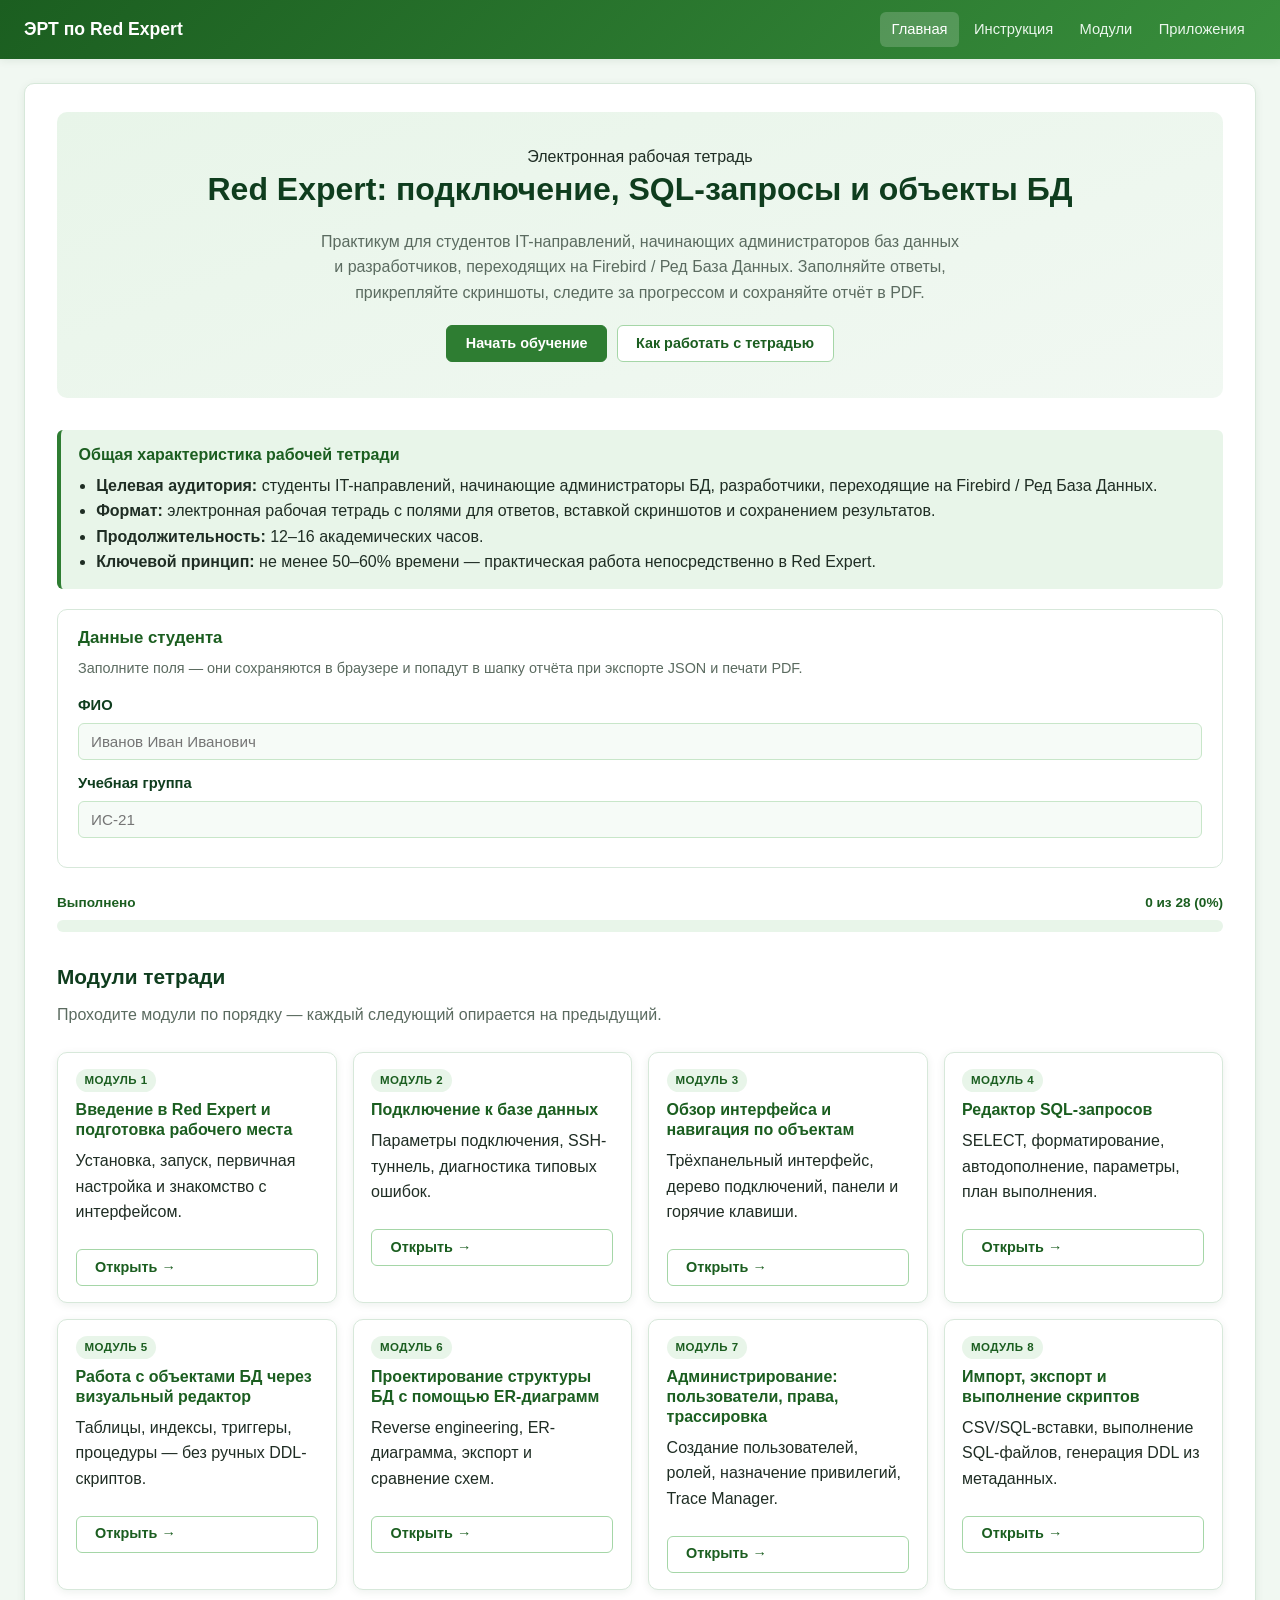
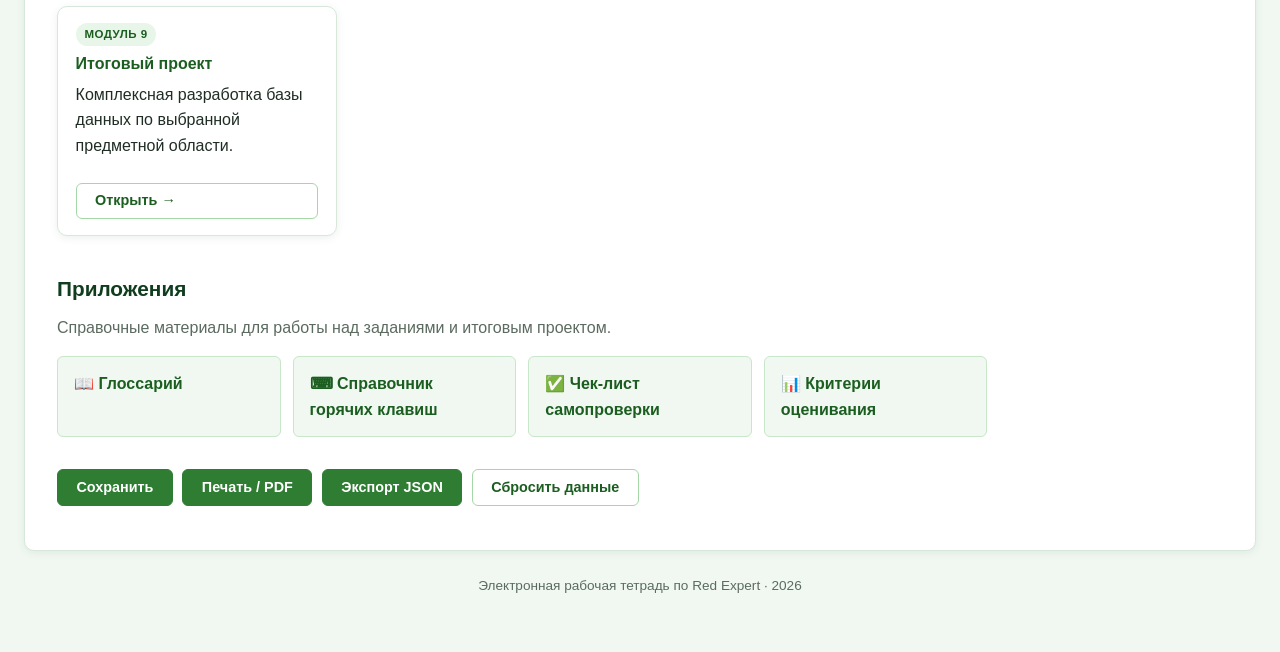
==== index.html @ f129b6f8 "Add files via upload" ====
<!doctype html>
<html lang="ru">
<head>
  <meta charset="utf-8">
  <meta name="viewport" content="width=device-width, initial-scale=1">
  <title>Электронная рабочая тетрадь — Red Expert</title>
  <meta name="description" content="Электронная рабочая тетрадь для освоения подключения к базе данных, SQL-запросов и работы с объектами БД в Red Expert.">
  <link rel="stylesheet" href="assets/css/style.css">

  <!-- Небольшая локальная доработка: текстовые поля «Данные студента».
       Основной style.css не трогаем — все остальные стили берутся из него. -->
  <style>
    .student-card input[type="text"] {
      display: block;
      width: 100%;
      margin-top: 0.35rem;
      padding: 0.55rem 0.75rem;
      font-family: var(--font);
      font-size: 0.95rem;
      color: var(--text);
      background: var(--bg-soft);
      border: 1px solid var(--green-200);
      border-radius: var(--radius-sm);
      transition: border-color var(--transition), background var(--transition);
    }
    .student-card input[type="text"]:focus {
      background: #fff;
      border-color: var(--green-600);
      outline: none;
      box-shadow: 0 0 0 3px rgba(76, 175, 80, 0.15);
    }
    .appendix-grid {
      display: grid;
      grid-template-columns: repeat(auto-fill, minmax(220px, 1fr));
      gap: 0.75rem;
      margin-top: 1rem;
    }
    .appendix-grid a {
      display: block;
      padding: 0.85rem 1rem;
      background: var(--green-50);
      border: 1px solid var(--green-200);
      border-radius: var(--radius-sm);
      font-weight: 600;
      color: var(--green-800);
      transition: background var(--transition), border-color var(--transition);
    }
    .appendix-grid a:hover {
      background: var(--green-100);
      border-color: var(--green-500);
      text-decoration: none;
    }
    .footer {
      text-align: center;
      padding: 1.5rem 1rem 2rem;
      font-size: 0.85rem;
      color: var(--text-muted);
    }
  </style>
</head>
<body>

  <!-- ================= Шапка ================= -->
  <header class="topbar">
    <a href="index.html" class="logo">ЭРТ по Red Expert</a>
    <nav>
      <a href="index.html" class="active">Главная</a>
      <a href="instructions.html">Инструкция</a>
      <a href="#modules">Модули</a>
      <a href="#appendices">Приложения</a>
    </nav>
  </header>

  <!-- ================= Контент ================= -->
  <div class="home-wrap" style="max-width: 1280px; margin: 0 auto; padding: 1.5rem;">
    <main>

      <!-- Hero -->
      <section class="hero">
        <span class="badge">Электронная рабочая тетрадь</span>
        <h1>Red Expert: подключение, SQL-запросы и объекты БД</h1>
        <p>
          Практикум для студентов IT-направлений, начинающих администраторов
          баз данных и разработчиков, переходящих на Firebird / Ред База Данных.
          Заполняйте ответы, прикрепляйте скриншоты, следите за прогрессом
          и сохраняйте отчёт в PDF.
        </p>
        <p style="margin-top: 1.25rem; display: flex; flex-wrap: wrap; gap: 0.6rem; justify-content: center;">
          <a class="btn" href="modules/module1.html">Начать обучение</a>
          <a class="btn secondary" href="instructions.html">Как работать с тетрадью</a>
        </p>
      </section>

      <!-- Характеристика -->
      <section class="goal">
        <h2>Общая характеристика рабочей тетради</h2>
        <ul style="margin: 0.5rem 0 0 1.1rem; padding: 0;">
          <li><strong>Целевая аудитория:</strong> студенты IT-направлений, начинающие администраторы БД, разработчики, переходящие на Firebird / Ред База Данных.</li>
          <li><strong>Формат:</strong> электронная рабочая тетрадь с полями для ответов, вставкой скриншотов и сохранением результатов.</li>
          <li><strong>Продолжительность:</strong> 12–16 академических часов.</li>
          <li><strong>Ключевой принцип:</strong> не менее 50–60% времени — практическая работа непосредственно в Red Expert.</li>
        </ul>
      </section>

      <!-- Данные студента -->
      <section class="task student-card" style="margin-bottom: 1.5rem;">
        <h2>Данные студента</h2>
        <p style="color: var(--text-muted); font-size: 0.9rem;">
          Заполните поля — они сохраняются в браузере и попадут в шапку отчёта
          при экспорте JSON и печати PDF.
        </p>
        <label>ФИО
          <input type="text" data-save="student_name" placeholder="Иванов Иван Иванович" autocomplete="name">
        </label>
        <label>Учебная группа
          <input type="text" data-save="student_group" placeholder="ИС-21" autocomplete="off">
        </label>
      </section>

      <!-- Общий прогресс -->
      <section class="progress" data-global-progress>
        <div class="progress-label">
          <span>Выполнено</span>
          <span>0 из 0 (0%)</span>
        </div>
        <div class="progress-track">
          <div class="progress-bar"></div>
        </div>
      </section>

      <!-- Модули -->
      <section id="modules" style="margin-top: 2rem;">
        <h2 style="font-size: 1.3rem;">Модули тетради</h2>
        <p style="color: var(--text-muted);">
          Проходите модули по порядку — каждый следующий опирается на предыдущий.
        </p>

        <div class="module-grid">
          <article class="module-card">
            <span class="badge">Модуль 1</span>
            <h3>Введение в Red Expert и подготовка рабочего места</h3>
            <p>Установка, запуск, первичная настройка и знакомство с интерфейсом.</p>
            <a class="btn secondary" href="modules/module1.html">Открыть →</a>
          </article>

          <article class="module-card">
            <span class="badge">Модуль 2</span>
            <h3>Подключение к базе данных</h3>
            <p>Параметры подключения, SSH-туннель, диагностика типовых ошибок.</p>
            <a class="btn secondary" href="modules/module2.html">Открыть →</a>
          </article>

          <article class="module-card">
            <span class="badge">Модуль 3</span>
            <h3>Обзор интерфейса и навигация по объектам</h3>
            <p>Трёхпанельный интерфейс, дерево подключений, панели и горячие клавиши.</p>
            <a class="btn secondary" href="modules/module3.html">Открыть →</a>
          </article>

          <article class="module-card">
            <span class="badge">Модуль 4</span>
            <h3>Редактор SQL-запросов</h3>
            <p>SELECT, форматирование, автодополнение, параметры, план выполнения.</p>
            <a class="btn secondary" href="modules/module4.html">Открыть →</a>
          </article>

          <article class="module-card">
            <span class="badge">Модуль 5</span>
            <h3>Работа с объектами БД через визуальный редактор</h3>
            <p>Таблицы, индексы, триггеры, процедуры — без ручных DDL-скриптов.</p>
            <a class="btn secondary" href="modules/module5.html">Открыть →</a>
          </article>

          <article class="module-card">
            <span class="badge">Модуль 6</span>
            <h3>Проектирование структуры БД с помощью ER-диаграмм</h3>
            <p>Reverse engineering, ER-диаграмма, экспорт и сравнение схем.</p>
            <a class="btn secondary" href="modules/module6.html">Открыть →</a>
          </article>

          <article class="module-card">
            <span class="badge">Модуль 7</span>
            <h3>Администрирование: пользователи, права, трассировка</h3>
            <p>Создание пользователей, ролей, назначение привилегий, Trace Manager.</p>
            <a class="btn secondary" href="modules/module7.html">Открыть →</a>
          </article>

          <article class="module-card">
            <span class="badge">Модуль 8</span>
            <h3>Импорт, экспорт и выполнение скриптов</h3>
            <p>CSV/SQL-вставки, выполнение SQL-файлов, генерация DDL из метаданных.</p>
            <a class="btn secondary" href="modules/module8.html">Открыть →</a>
          </article>

          <article class="module-card">
            <span class="badge">Модуль 9</span>
            <h3>Итоговый проект</h3>
            <p>Комплексная разработка базы данных по выбранной предметной области.</p>
            <a class="btn secondary" href="modules/module9.html">Открыть →</a>
          </article>
        </div>
      </section>

      <!-- Приложения -->
      <section id="appendices" style="margin-top: 2.5rem;">
        <h2 style="font-size: 1.3rem;">Приложения</h2>
        <p style="color: var(--text-muted);">
          Справочные материалы для работы над заданиями и итоговым проектом.
        </p>

        <div class="appendix-grid">
          <a href="appendices/glossary.html">📖 Глоссарий</a>
          <a href="appendices/reference.html">⌨ Справочник горячих клавиш</a>
          <a href="appendices/checklist.html">✅ Чек-лист самопроверки</a>
          <a href="appendices/criteria.html">📊 Критерии оценивания</a>
        </div>
      </section>

      <!-- Быстрые действия -->
      <div class="actions" style="margin-top: 2rem;">
        <button data-save-all>Сохранить</button>
        <button data-print>Печать / PDF</button>
        <button data-export>Экспорт JSON</button>
        <button class="secondary" data-reset>Сбросить данные</button>
      </div>

    </main>

    <footer class="footer">
      Электронная рабочая тетрадь по Red Expert · 2026
    </footer>
  </div>

  <script src="assets/js/app.js"></script>
</body>
</html>
---- assets/css/style.css ----
/* ============================================================
   Электронная рабочая тетрадь по Red Expert
   style.css — зелёная тема
   ============================================================ */

/* ---------- 1. Переменные темы ---------- */
:root {
  /* Основная зелёная палитра */
  --green-900: #0f3d1e;   /* самый тёмный — заголовки, акценты */
  --green-800: #1b5e20;   /* основной брендовый */
  --green-700: #2e7d32;   /* кнопки, ссылки */
  --green-600: #388e3c;   /* hover */
  --green-500: #4caf50;   /* акценты, прогресс */
  --green-300: #a5d6a7;   /* границы активные */
  --green-200: #c8e6c9;   /* границы */
  --green-100: #e8f5e9;   /* лёгкий фон блоков */
  --green-50:  #f1f8f2;   /* фон страницы */

  /* Нейтральные */
  --text:      #1f2d24;
  --text-muted:#5b6b60;
  --bg:        #ffffff;
  --bg-soft:   #f6fbf7;
  --border:    #d7e8da;

  /* Служебные */
  --radius: 10px;
  --radius-sm: 6px;
  --shadow: 0 2px 8px rgba(15, 61, 30, 0.08);
  --shadow-lg: 0 6px 20px rgba(15, 61, 30, 0.12);
  --font: "Segoe UI", Roboto, "Helvetica Neue", Arial, sans-serif;
  --font-mono: "Consolas", "Courier New", monospace;
  --transition: 0.18s ease;
}

/* ---------- 2. Базовые стили и сброс ---------- */
*,
*::before,
*::after {
  box-sizing: border-box;
}

html {
  scroll-behavior: smooth;
}

body {
  margin: 0;
  font-family: var(--font);
  font-size: 16px;
  line-height: 1.6;
  color: var(--text);
  background-color: var(--green-50);
}

h1, h2, h3, h4 {
  color: var(--green-900);
  line-height: 1.25;
  margin: 0 0 0.6em;
}

h1 { font-size: 1.75rem; }
h2 { font-size: 1.3rem; }
h3 { font-size: 1.1rem; }

p { margin: 0 0 1em; }

a {
  color: var(--green-700);
  text-decoration: none;
  transition: color var(--transition);
}

a:hover {
  color: var(--green-500);
  text-decoration: underline;
}

/* Видимый фокус для доступности */
a:focus-visible,
button:focus-visible,
textarea:focus-visible,
input:focus-visible,
summary:focus-visible {
  outline: 3px solid var(--green-300);
  outline-offset: 2px;
}

/* ---------- 3. Шапка сайта ---------- */
.topbar {
  position: sticky;
  top: 0;
  z-index: 100;
  display: flex;
  align-items: center;
  justify-content: space-between;
  gap: 1rem;
  padding: 0.75rem 1.5rem;
  background: linear-gradient(135deg, var(--green-800), var(--green-600));
  color: #fff;
  box-shadow: var(--shadow);
}

.topbar .logo {
  font-weight: 700;
  font-size: 1.1rem;
  color: #fff;
  text-decoration: none;
  white-space: nowrap;
}

.topbar .logo:hover {
  color: var(--green-100);
  text-decoration: none;
}

.topbar nav {
  display: flex;
  flex-wrap: wrap;
  gap: 0.25rem;
}

.topbar nav a {
  color: #eaf6ec;
  padding: 0.35rem 0.7rem;
  border-radius: var(--radius-sm);
  font-size: 0.92rem;
}

.topbar nav a:hover,
.topbar nav a.active {
  background: rgba(255, 255, 255, 0.18);
  color: #fff;
  text-decoration: none;
}

/* ---------- 4. Двухколоночный макет ---------- */
.layout {
  display: grid;
  grid-template-columns: 260px 1fr;
  gap: 1.5rem;
  max-width: 1280px;
  margin: 0 auto;
  padding: 1.5rem;
  align-items: start;
}

main {
  background: var(--bg);
  border: 1px solid var(--border);
  border-radius: var(--radius);
  padding: 1.75rem 2rem;
  box-shadow: var(--shadow);
  min-width: 0; /* чтобы длинный код не ломал сетку */
}

/* ---------- 5. Боковое меню ---------- */
.sidebar {
  position: sticky;
  top: 80px;
  background: var(--bg);
  border: 1px solid var(--border);
  border-radius: var(--radius);
  padding: 1rem;
  box-shadow: var(--shadow);
  max-height: calc(100vh - 100px);
  overflow-y: auto;
}

.sidebar h2 {
  font-size: 0.85rem;
  text-transform: uppercase;
  letter-spacing: 0.06em;
  color: var(--text-muted);
  margin-bottom: 0.75rem;
}

.sidebar ol {
  list-style: none;
  margin: 0;
  padding: 0;
  counter-reset: mod;
}

.sidebar ol li {
  margin-bottom: 0.25rem;
  counter-increment: mod;
}

.sidebar ol li a {
  display: block;
  padding: 0.45rem 0.6rem;
  border-radius: var(--radius-sm);
  font-size: 0.92rem;
  color: var(--text);
  border-left: 3px solid transparent;
}

.sidebar ol li a:hover {
  background: var(--green-50);
  text-decoration: none;
}

.sidebar ol li a.active {
  background: var(--green-100);
  border-left-color: var(--green-700);
  color: var(--green-900);
  font-weight: 600;
}

/* ---------- 6. Хлебные крошки ---------- */
.breadcrumbs {
  font-size: 0.85rem;
  color: var(--text-muted);
  margin-bottom: 1rem;
}

.breadcrumbs a {
  color: var(--text-muted);
}

.breadcrumbs a:hover {
  color: var(--green-700);
}

/* ---------- 7. Блок цели ---------- */
.goal {
  background: var(--green-100);
  border-left: 4px solid var(--green-700);
  border-radius: var(--radius-sm);
  padding: 0.9rem 1.1rem;
  margin-bottom: 1.25rem;
}

.goal h2 {
  font-size: 1rem;
  margin-bottom: 0.35rem;
  color: var(--green-800);
}

.goal p {
  margin: 0;
}

/* ---------- 8. Сворачиваемая теория ---------- */
details.theory {
  background: var(--bg-soft);
  border: 1px solid var(--border);
  border-radius: var(--radius-sm);
  padding: 0.75rem 1rem;
  margin-bottom: 1.5rem;
}

details.theory summary {
  cursor: pointer;
  font-weight: 600;
  color: var(--green-800);
  list-style: none;
}

details.theory summary::-webkit-details-marker {
  display: none;
}

details.theory summary::before {
  content: "▸ ";
  display: inline-block;
  color: var(--green-600);
  transition: transform var(--transition);
}

details.theory[open] summary::before {
  transform: rotate(90deg);
}

details.theory > *:not(summary) {
  margin-top: 0.75rem;
}

/* ---------- 9. Карточка задания ---------- */
.task {
  background: var(--bg);
  border: 1px solid var(--border);
  border-radius: var(--radius);
  padding: 1.1rem 1.25rem;
  margin-bottom: 1.25rem;
  transition: border-color var(--transition), box-shadow var(--transition);
}

.task:hover {
  border-color: var(--green-300);
  box-shadow: var(--shadow);
}

.task h2 {
  font-size: 1.05rem;
  color: var(--green-800);
  margin-bottom: 0.5rem;
}

.task p {
  color: var(--text);
}

/* Метки и поля */
.task label,
.questions label {
  display: block;
  margin: 0.75rem 0;
  font-size: 0.92rem;
  font-weight: 600;
  color: var(--green-900);
}

textarea {
  display: block;
  width: 100%;
  min-height: 90px;
  margin-top: 0.35rem;
  padding: 0.6rem 0.75rem;
  font-family: var(--font-mono);
  font-size: 0.9rem;
  line-height: 1.5;
  color: var(--text);
  background: var(--bg-soft);
  border: 1px solid var(--green-200);
  border-radius: var(--radius-sm);
  resize: vertical;
  transition: border-color var(--transition), background var(--transition);
}

textarea:focus {
  background: #fff;
  border-color: var(--green-600);
  outline: none;
  box-shadow: 0 0 0 3px rgba(76, 175, 80, 0.15);
}

input[type="file"] {
  display: block;
  margin-top: 0.4rem;
  font-size: 0.88rem;
  color: var(--text-muted);
}

input[type="file"]::file-selector-button {
  margin-right: 0.6rem;
  padding: 0.35rem 0.8rem;
  font-family: var(--font);
  font-size: 0.85rem;
  color: #fff;
  background: var(--green-700);
  border: none;
  border-radius: var(--radius-sm);
  cursor: pointer;
  transition: background var(--transition);
}

input[type="file"]::file-selector-button:hover {
  background: var(--green-600);
}

/* Чекбокс «Задание выполнено» */
label.done {
  display: inline-flex;
  align-items: center;
  gap: 0.5rem;
  margin-top: 0.75rem;
  padding: 0.4rem 0.75rem;
  font-size: 0.88rem;
  font-weight: 500;
  color: var(--green-800);
  background: var(--green-50);
  border: 1px solid var(--green-200);
  border-radius: 999px;
  cursor: pointer;
  user-select: none;
}

label.done input[type="checkbox"] {
  width: 16px;
  height: 16px;
  accent-color: var(--green-600);
  cursor: pointer;
}

label.done:has(input:checked) {
  background: var(--green-100);
  border-color: var(--green-500);
  color: var(--green-900);
}

/* Предпросмотр скриншота */
.preview {
  margin-top: 0.5rem;
}

.preview img {
  display: block;
  max-width: 100%;
  max-height: 320px;
  border: 1px solid var(--green-200);
  border-radius: var(--radius-sm);
  box-shadow: var(--shadow);
}

/* ---------- 10. Контрольные вопросы ---------- */
.questions {
  margin-top: 1.75rem;
  padding-top: 1.25rem;
  border-top: 2px dashed var(--green-200);
}

.questions h2 {
  font-size: 1.1rem;
  color: var(--green-800);
}

/* ---------- 11. Кнопки ---------- */
.actions {
  display: flex;
  flex-wrap: wrap;
  gap: 0.6rem;
  margin: 1.75rem 0 1rem;
}

button,
.btn {
  display: inline-flex;
  align-items: center;
  gap: 0.4rem;
  padding: 0.55rem 1.15rem;
  font-family: var(--font);
  font-size: 0.9rem;
  font-weight: 600;
  line-height: 1.2;
  color: #fff;
  background: var(--green-700);
  border: 1px solid var(--green-700);
  border-radius: var(--radius-sm);
  cursor: pointer;
  transition: background var(--transition), border-color var(--transition),
              transform var(--transition);
}

button:hover,
.btn:hover {
  background: var(--green-600);
  border-color: var(--green-600);
  text-decoration: none;
}

button:active,
.btn:active {
  transform: translateY(1px);
}

button.secondary,
.btn.secondary {
  color: var(--green-800);
  background: #fff;
  border-color: var(--green-300);
}

button.secondary:hover,
.btn.secondary:hover {
  background: var(--green-50);
  border-color: var(--green-500);
}

/* ---------- 12. Навигация «назад/вперёд» ---------- */
.pager {
  display: flex;
  justify-content: space-between;
  gap: 1rem;
  margin-top: 1.5rem;
  padding-top: 1rem;
  border-top: 1px solid var(--border);
}

.pager a {
  display: inline-flex;
  align-items: center;
  gap: 0.35rem;
  padding: 0.45rem 0.9rem;
  font-size: 0.9rem;
  font-weight: 600;
  color: var(--green-700);
  background: var(--green-50);
  border: 1px solid var(--green-200);
  border-radius: var(--radius-sm);
  transition: background var(--transition), border-color var(--transition);
}

.pager a:hover {
  background: var(--green-100);
  border-color: var(--green-500);
  text-decoration: none;
}

/* ---------- 13. Главная страница ---------- */
.hero {
  text-align: center;
  padding: 2rem 1rem 1.5rem;
  background: linear-gradient(160deg, var(--green-100), var(--green-50));
  border-radius: var(--radius);
  margin-bottom: 2rem;
}

.hero h1 {
  font-size: 2rem;
  color: var(--green-900);
}

.hero p {
  max-width: 640px;
  margin: 0 auto 0.75rem;
  color: var(--text-muted);
}

.module-grid {
  display: grid;
  grid-template-columns: repeat(auto-fill, minmax(240px, 1fr));
  gap: 1rem;
  margin-top: 1.5rem;
}

.module-card {
  display: flex;
  flex-direction: column;
  gap: 0.5rem;
  padding: 1rem 1.1rem;
  background: var(--bg);
  border: 1px solid var(--border);
  border-radius: var(--radius);
  box-shadow: var(--shadow);
  transition: transform var(--transition), box-shadow var(--transition),
              border-color var(--transition);
}

.module-card:hover {
  transform: translateY(-3px);
  border-color: var(--green-300);
  box-shadow: var(--shadow-lg);
}

.module-card h3 {
  font-size: 1rem;
  margin: 0;
  color: var(--green-800);
}

.module-card .badge {
  align-self: flex-start;
  font-size: 0.72rem;
  font-weight: 700;
  letter-spacing: 0.04em;
  text-transform: uppercase;
  padding: 0.15rem 0.55rem;
  color: var(--green-800);
  background: var(--green-100);
  border-radius: 999px;
}

/* ---------- 14. Прогресс ---------- */
.progress {
  margin: 1.25rem 0;
}

.progress-label {
  display: flex;
  justify-content: space-between;
  font-size: 0.85rem;
  font-weight: 600;
  color: var(--green-800);
  margin-bottom: 0.35rem;
}

.progress-track {
  height: 12px;
  background: var(--green-100);
  border-radius: 999px;
  overflow: hidden;
}

.progress-bar {
  height: 100%;
  width: 0;
  background: linear-gradient(90deg, var(--green-600), var(--green-500));
  border-radius: 999px;
  transition: width 0.4s ease;
}

/* ---------- 15. Таблицы (глоссарий, горячие клавиши) ---------- */
table {
  width: 100%;
  border-collapse: collapse;
  margin: 1rem 0;
  font-size: 0.92rem;
}

thead {
  background: var(--green-100);
}

th, td {
  padding: 0.55rem 0.75rem;
  text-align: left;
  border: 1px solid var(--border);
  vertical-align: top;
}

th {
  color: var(--green-900);
  font-weight: 700;
}

tbody tr:nth-child(even) {
  background: var(--bg-soft);
}

tbody tr:hover {
  background: var(--green-50);
}

code {
  padding: 0.1rem 0.35rem;
  font-family: var(--font-mono);
  font-size: 0.88em;
  color: var(--green-900);
  background: var(--green-100);
  border-radius: 4px;
}

/* ---------- 16. Чек-лист самопроверки ---------- */
.checklist {
  list-style: none;
  padding: 0;
  margin: 0;
}

.checklist li {
  display: flex;
  gap: 0.6rem;
  padding: 0.45rem 0;
  border-bottom: 1px dashed var(--green-200);
}

.checklist li::before {
  content: "☐";
  color: var(--green-600);
  font-size: 1.1rem;
  line-height: 1.4;
}

/* ---------- 17. Адаптивность ---------- */
@media (max-width: 900px) {
  .layout {
    grid-template-columns: 1fr;
    padding: 1rem;
  }

  .sidebar {
    position: static;
    max-height: none;
    order: -1;
  }

  main {
    padding: 1.25rem;
  }

  .topbar {
    flex-wrap: wrap;
    padding: 0.75rem 1rem;
  }

  .hero h1 {
    font-size: 1.6rem;
  }
}

@media (max-width: 520px) {
  body {
    font-size: 15px;
  }

  h1 { font-size: 1.4rem; }

  .actions,
  .pager {
    flex-direction: column;
    align-items: stretch;
  }

  .pager a {
    justify-content: center;
  }
}

/* ---------- 18. Стили для печати / PDF ---------- */
@media print {
  @page {
    margin: 15mm;
  }

  body {
    font-size: 12pt;
    color: #000;
    background: #fff;
  }

  .topbar,
  .sidebar,
  .actions,
  .pager,
  .breadcrumbs {
    display: none !important;
  }

  .layout {
    display: block;
    padding: 0;
    max-width: none;
  }

  main {
    border: none;
    box-shadow: none;
    padding: 0;
  }

  .goal,
  details.theory,
  .task,
  .questions {
    border: 1px solid #bbb;
    box-shadow: none;
    page-break-inside: avoid;
  }

  details.theory {
    /* при печати теория должна быть раскрыта */
    display: block;
  }

  details.theory > summary {
    font-weight: 700;
  }

  details.theory:not([open]) > *:not(summary) {
    display: block; /* показать содержимое даже если закрыто */
  }

  textarea {
    border: 1px solid #999;
    background: #fff;
    box-shadow: none;
    min-height: auto;
    height: auto;
    overflow: visible;
    font-family: var(--font-mono);
    page-break-inside: avoid;
  }

  .preview img {
    max-height: 200px;
    box-shadow: none;
  }

  input[type="file"],
  input[type="checkbox"] {
    display: none;
  }

  label.done::after {
    content: " [отметка о выполнении сохранена]";
    font-weight: 400;
    color: #555;
  }

  a {
    color: #000;
    text-decoration: none;
  }
}
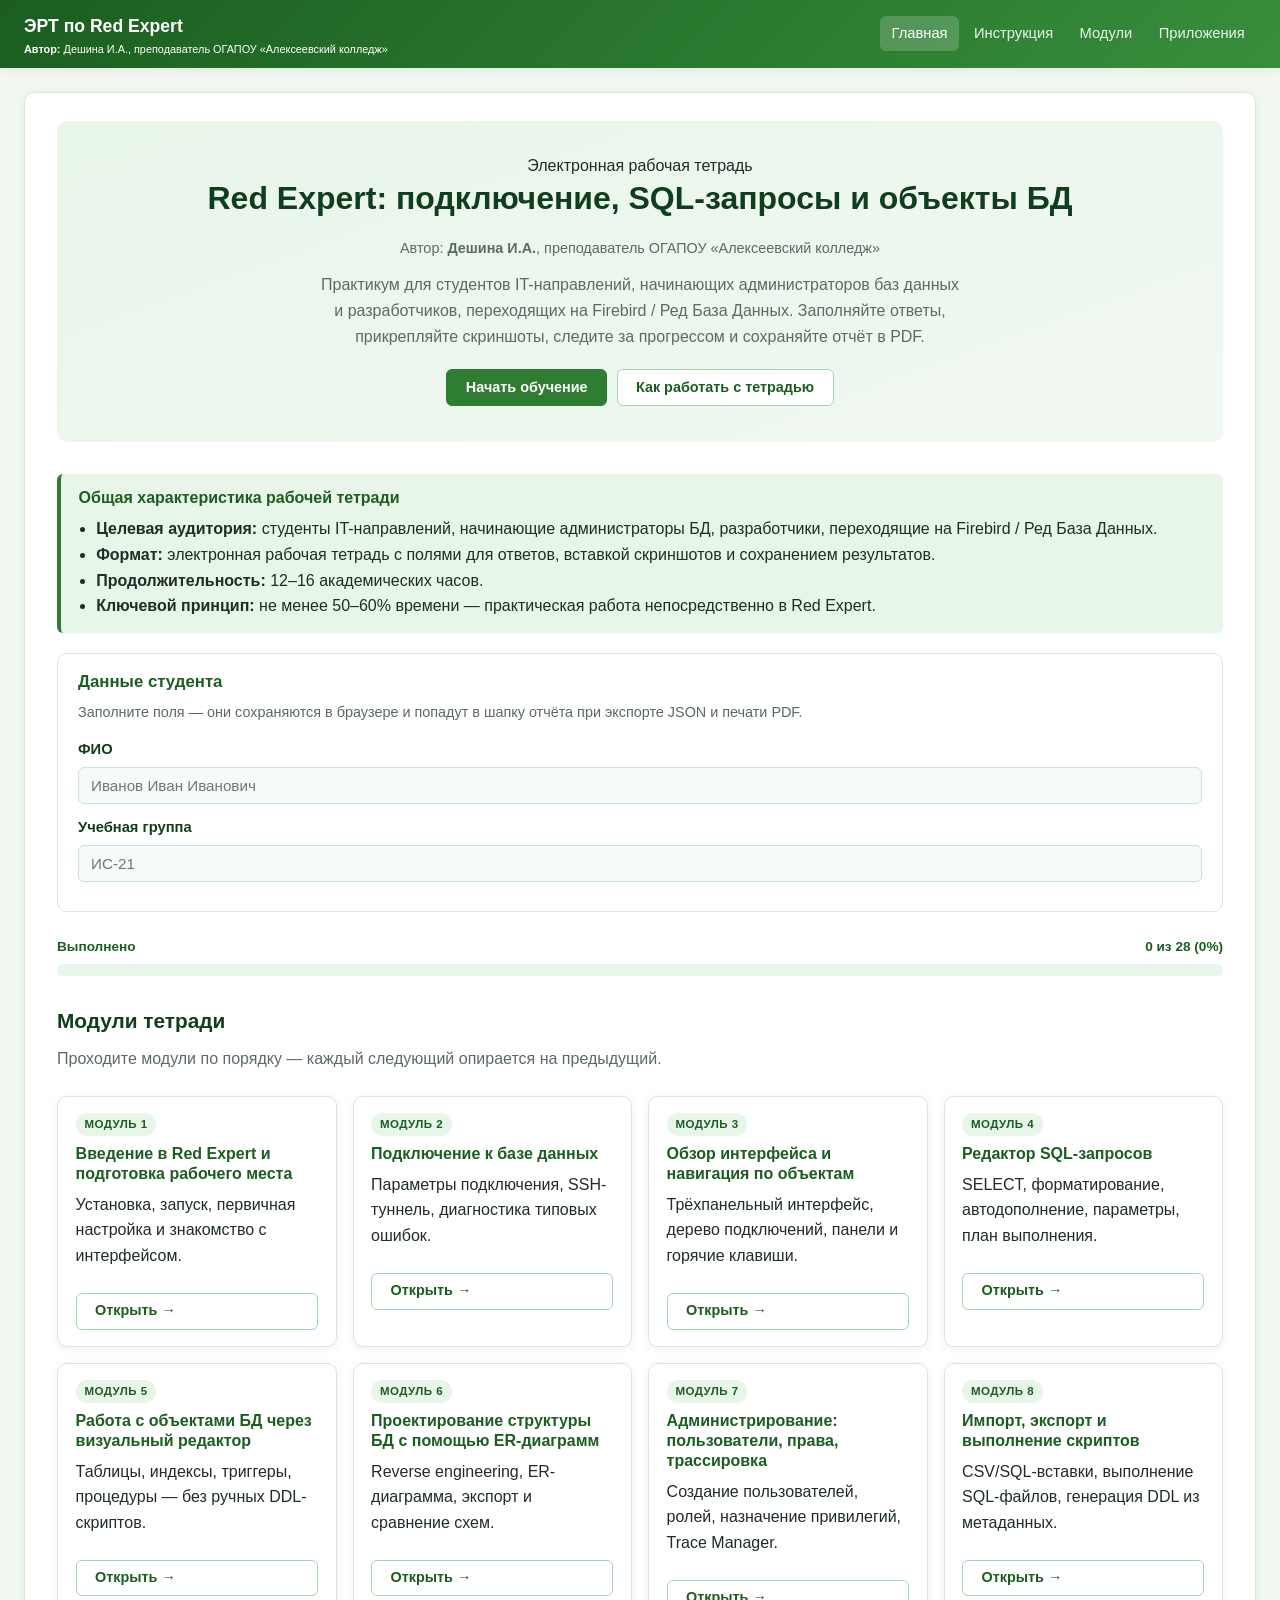
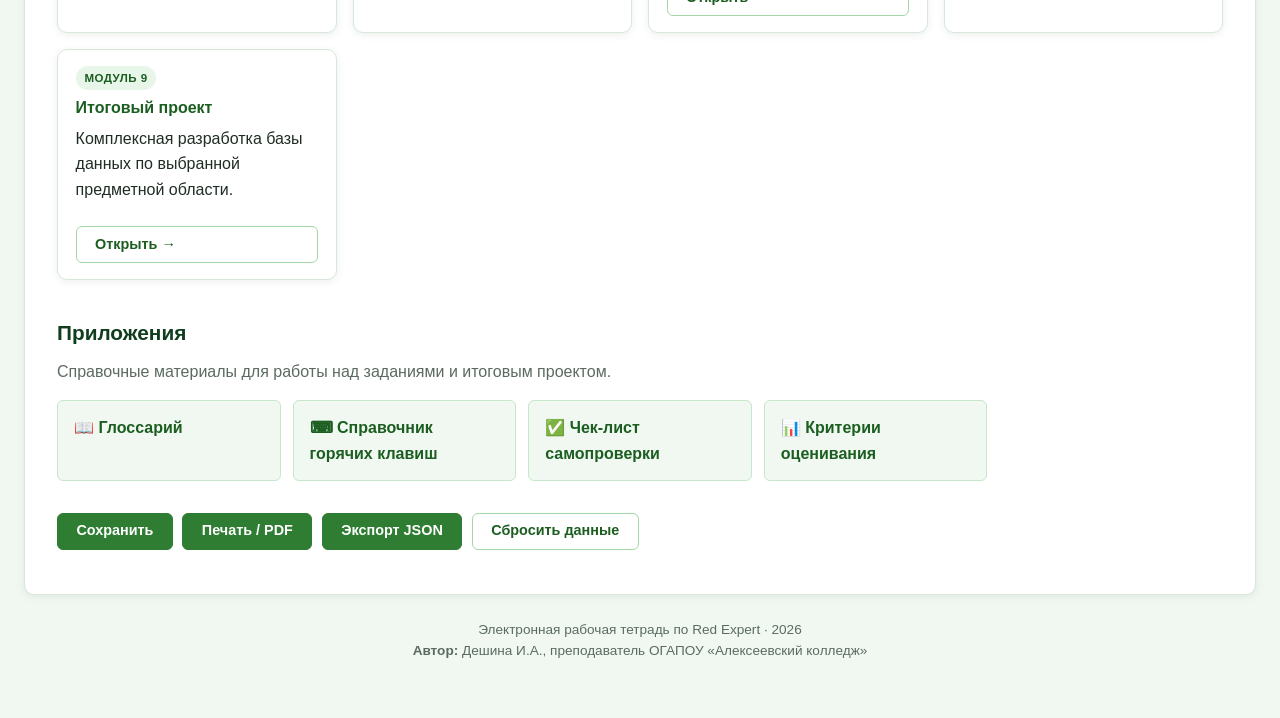
==== commit 9ce0f5de: "Add files via upload" ====
--- a/index.html
+++ b/index.html
@@ -5,6 +5,7 @@
   <meta name="viewport" content="width=device-width, initial-scale=1">
   <title>Электронная рабочая тетрадь — Red Expert</title>
   <meta name="description" content="Электронная рабочая тетрадь для освоения подключения к базе данных, SQL-запросов и работы с объектами БД в Red Expert.">
+  <meta name="author" content="Автор: Дешина И.А., преподаватель ОГАПОУ «Алексеевский колледж»">
   <link rel="stylesheet" href="assets/css/style.css">
 
   <!-- Небольшая локальная доработка: текстовые поля «Данные студента».
@@ -56,13 +57,46 @@
       font-size: 0.85rem;
       color: var(--text-muted);
     }
+
+    /* ==== Подпись автора ==== */
+    /* Цвет наследуется от логотипа «ЭРТ по Red Expert» */
+    .logo small {
+      display: block;
+      font-size: 0.68rem;
+      font-weight: 400;
+      line-height: 1.2;
+      margin-top: 0.15rem;
+      color: inherit;          /* тот же цвет, что у «ЭРТ по Red Expert» */
+      opacity: 1;
+    }
+    .logo small .author-label {
+      font-weight: 700;        /* «Автор:» — жирным */
+    }
+
+    /* Автор в hero — тоже наследует цвет родителя */
+    .author-note {
+      margin-top: 0.75rem;
+      font-size: 0.9rem;
+      color: inherit;
+    }
+
+    /* Автор в подвале — тем же цветом, что у логотипа */
+    .footer .footer-author {
+      color: inherit;
+    }
+    .footer .footer-author .author-label {
+      font-weight: 700;        /* «Автор:» — жирным */
+    }
   </style>
 </head>
 <body>
 
   <!-- ================= Шапка ================= -->
   <header class="topbar">
-    <a href="index.html" class="logo">ЭРТ по Red Expert</a>
+    <a href="index.html" class="logo">
+      ЭРТ по Red Expert
+      <small><span class="author-label">Автор:</span> Дешина И.А., преподаватель ОГАПОУ «Алексеевский колледж»</small>
+    </a>
     <nav>
       <a href="index.html" class="active">Главная</a>
       <a href="instructions.html">Инструкция</a>
@@ -79,6 +113,9 @@
       <section class="hero">
         <span class="badge">Электронная рабочая тетрадь</span>
         <h1>Red Expert: подключение, SQL-запросы и объекты БД</h1>
+        <p class="author-note">
+          <span class="author-label">Автор:</span> <strong>Дешина И.А.</strong>, преподаватель ОГАПОУ «Алексеевский колледж»
+        </p>
         <p>
           Практикум для студентов IT-направлений, начинающих администраторов
           баз данных и разработчиков, переходящих на Firebird / Ред База Данных.
@@ -227,7 +264,8 @@
     </main>
 
     <footer class="footer">
-      Электронная рабочая тетрадь по Red Expert · 2026
+      Электронная рабочая тетрадь по Red Expert · 2026<br>
+      <span class="footer-author"><span class="author-label">Автор:</span> Дешина И.А., преподаватель ОГАПОУ «Алексеевский колледж»</span>
     </footer>
   </div>
 
